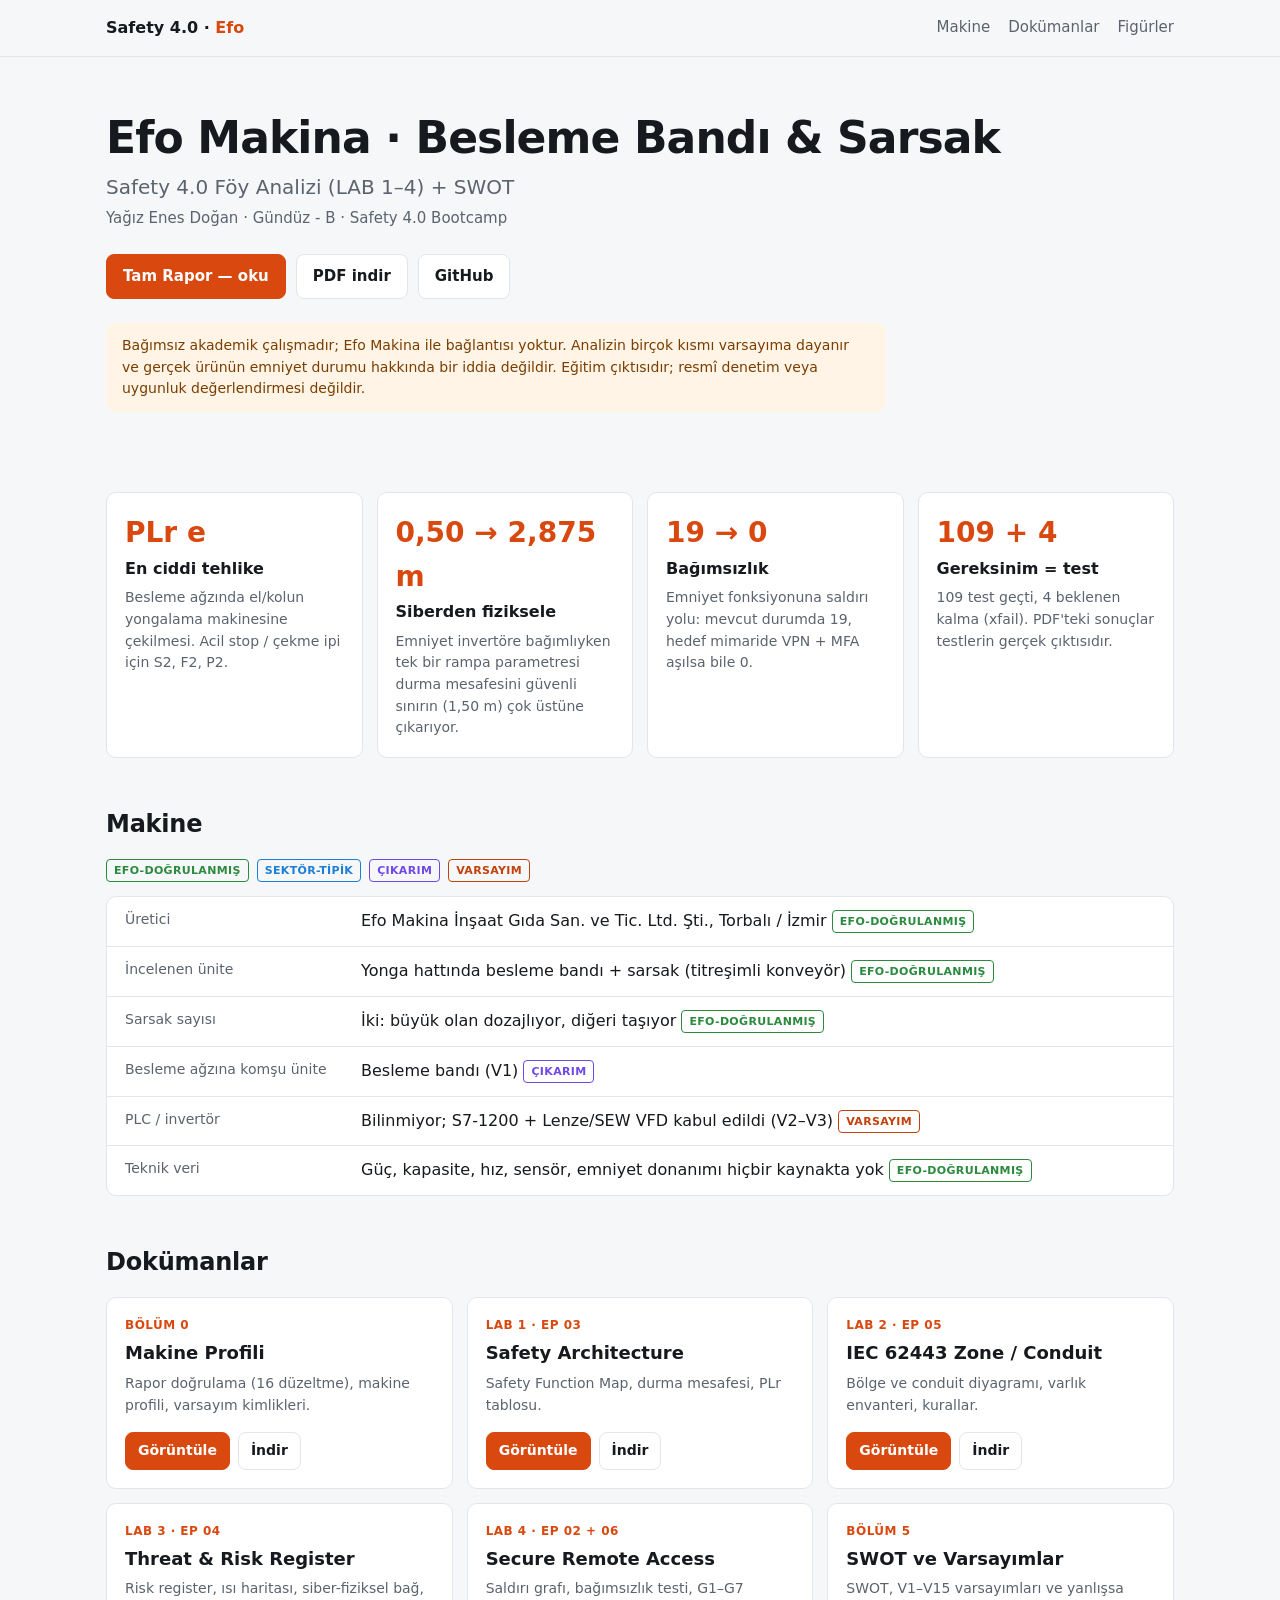
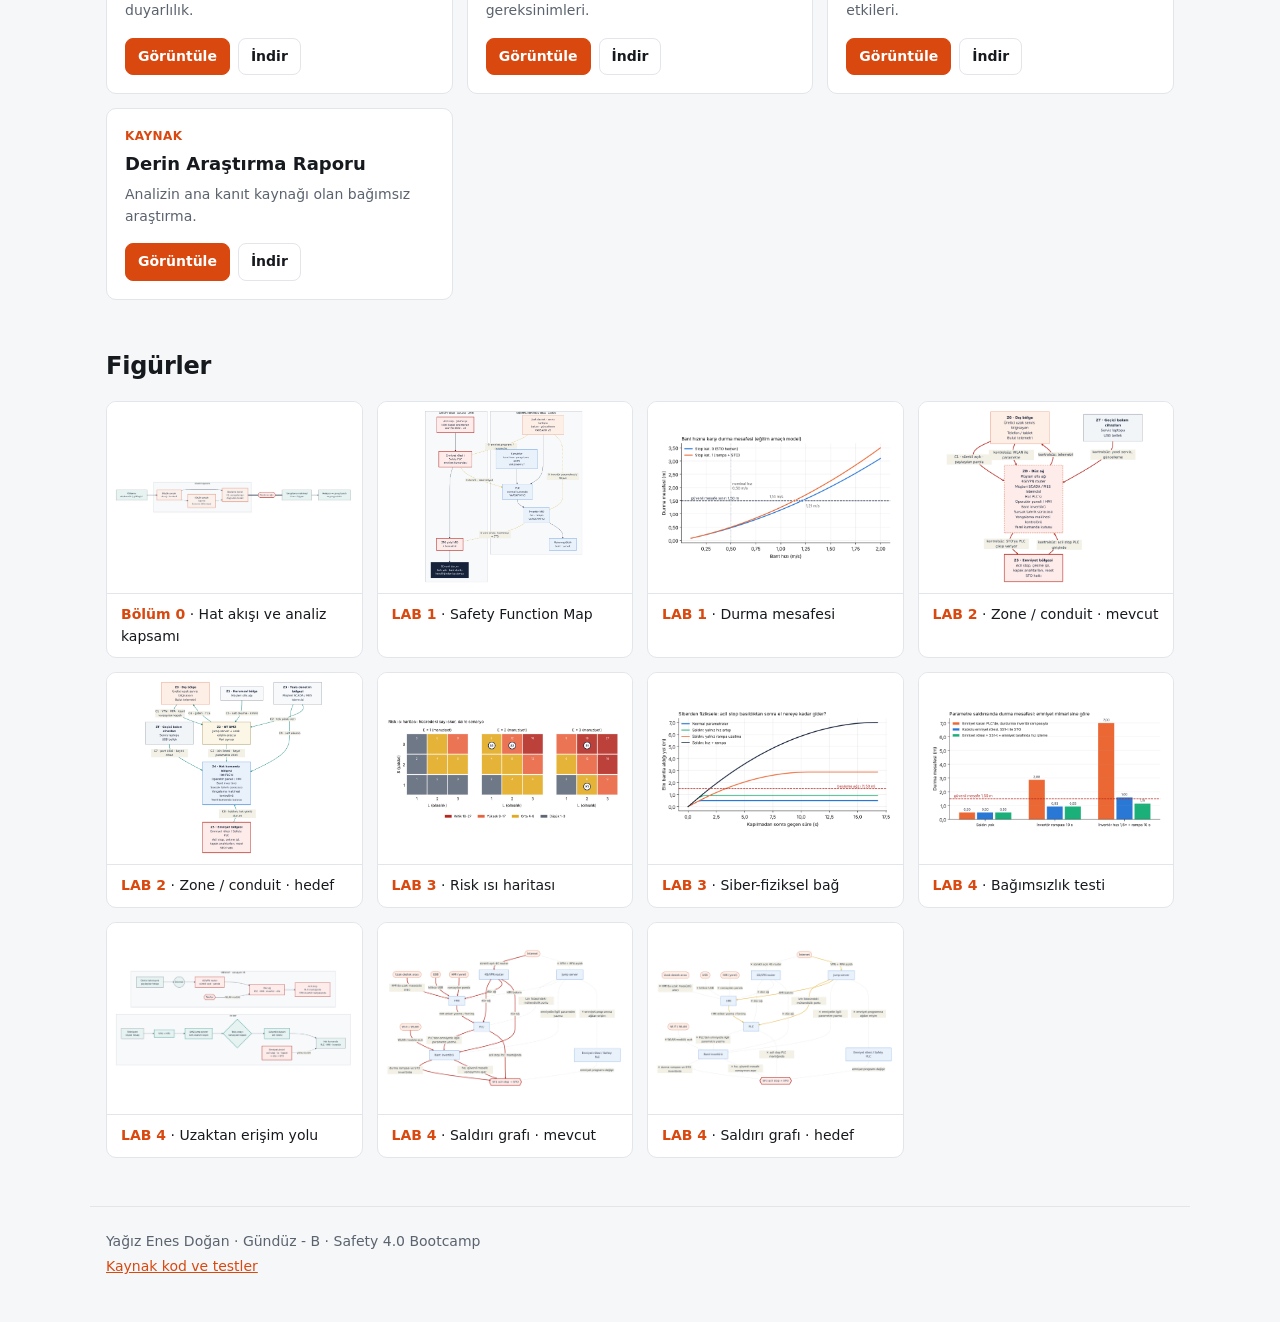
==== index.html @ 5ee2f296 "Statik web arayüzü ekle PDF'leri tarayıcıda görüntüleme/indirme, makine kartı, bulgular ve figür gal" ====
<!doctype html>
<html lang="tr">
<head>
  <meta charset="utf-8">
  <meta name="viewport" content="width=device-width, initial-scale=1">
  <title>Efo Safety 4.0</title>
  <meta name="description" content="Efo Makina besleme bandı ve sarsak için Safety 4.0 föy analizi (LAB 1–4) ve SWOT.">
  <link rel="stylesheet" href="web/style.css">
</head>
<body>
  <header class="top">
    <div class="wrap top-in">
      <a class="brand" href="#">Safety 4.0 · <span>Efo</span></a>
      <nav>
        <a href="#makine">Makine</a>
        <a href="#dokumanlar">Dokümanlar</a>
        <a href="#figurler">Figürler</a>
      </nav>
    </div>
  </header>

  <main class="wrap">
    <section class="hero">
      <h1 id="baslik"></h1>
      <p class="sub" id="altBaslik"></p>
      <p class="author" id="yazar"></p>
      <div class="hero-actions" id="heroActions"></div>
      <p class="warn" id="uyari"></p>
    </section>

    <section class="stats" id="bulgular"></section>

    <section id="makine">
      <h2>Makine</h2>
      <div class="legend">
        <span class="tag t-efo">EFO-DOĞRULANMIŞ</span>
        <span class="tag t-sektor">SEKTÖR-TİPİK</span>
        <span class="tag t-cikarim">ÇIKARIM</span>
        <span class="tag t-varsayim">VARSAYIM</span>
      </div>
      <dl class="spec" id="makineListe"></dl>
    </section>

    <section id="dokumanlar">
      <h2>Dokümanlar</h2>
      <div class="docs" id="dokumanListe"></div>
    </section>

    <section id="figurler">
      <h2>Figürler</h2>
      <div class="figs" id="figurListe"></div>
    </section>
  </main>

  <footer class="wrap foot" id="foot"></footer>

  <dialog id="viewer">
    <div class="viewer-bar">
      <strong id="viewerTitle"></strong>
      <div>
        <a id="viewerOpen" target="_blank" rel="noopener">Yeni sekmede aç</a>
        <a id="viewerDownload" download>İndir</a>
        <button type="button" id="viewerClose" aria-label="Kapat">✕</button>
      </div>
    </div>
    <div class="viewer-body" id="viewerBody"></div>
  </dialog>

  <script src="web/data.js"></script>
  <script src="web/app.js"></script>
</body>
</html>
---- web/style.css ----
:root {
  --bg: #f6f7f9;
  --surface: #ffffff;
  --text: #16191d;
  --muted: #5b636e;
  --line: #e2e5ea;
  --accent: #d9480f;
  --accent-text: #ffffff;
  --warn-bg: #fff4e5;
  --warn-text: #7a3e00;
  --efo: #2b8a3e;
  --sektor: #1c7ed6;
  --cikarim: #7048e8;
  --varsayim: #c2410c;
  --radius: 10px;
}

@media (prefers-color-scheme: dark) {
  :root {
    --bg: #111317;
    --surface: #1a1d23;
    --text: #e8eaed;
    --muted: #9aa2ad;
    --line: #2b3038;
    --accent: #ff6b2c;
    --accent-text: #111317;
    --warn-bg: #2a1e10;
    --warn-text: #ffc078;
    --efo: #69db7c;
    --sektor: #74c0fc;
    --cikarim: #b197fc;
    --varsayim: #ffa94d;
  }
}

* { box-sizing: border-box; }

body {
  margin: 0;
  background: var(--bg);
  color: var(--text);
  font: 16px/1.55 system-ui, -apple-system, "Segoe UI", Roboto, sans-serif;
}

a { color: var(--accent); }

.wrap { max-width: 1100px; margin: 0 auto; padding: 0 16px; }

/* Üst bar */
.top {
  position: sticky; top: 0; z-index: 5;
  background: color-mix(in srgb, var(--bg) 88%, transparent);
  backdrop-filter: blur(8px);
  border-bottom: 1px solid var(--line);
}
.top-in { display: flex; align-items: center; justify-content: space-between; height: 56px; gap: 16px; }
.brand { font-weight: 700; color: var(--text); text-decoration: none; }
.brand span { color: var(--accent); }
nav { display: flex; gap: 18px; }
nav a { color: var(--muted); text-decoration: none; font-size: 15px; }
nav a:hover { color: var(--text); }

/* Hero */
.hero { padding: 56px 0 32px; }
.hero h1 { font-size: clamp(28px, 5vw, 44px); line-height: 1.15; margin: 0 0 8px; letter-spacing: -0.02em; }
.sub { font-size: 20px; color: var(--muted); margin: 0 0 4px; }
.author { color: var(--muted); margin: 0 0 24px; font-size: 15px; }
.hero-actions { display: flex; flex-wrap: wrap; gap: 10px; margin-bottom: 24px; }
.warn {
  background: var(--warn-bg); color: var(--warn-text);
  border-radius: var(--radius); padding: 12px 16px; font-size: 14px; margin: 0; max-width: 780px;
}

/* Butonlar */
.btn {
  display: inline-flex; align-items: center; gap: 6px;
  padding: 10px 16px; border-radius: 8px; font: inherit; font-size: 15px; font-weight: 600;
  border: 1px solid var(--line); background: var(--surface); color: var(--text);
  text-decoration: none; cursor: pointer;
}
.btn:hover { border-color: var(--muted); }
.btn.primary { background: var(--accent); color: var(--accent-text); border-color: var(--accent); }
.btn.primary:hover { filter: brightness(1.08); }
.btn.sm { padding: 7px 12px; font-size: 14px; }

/* Bölümler */
section { margin-bottom: 48px; scroll-margin-top: 72px; }
h2 { font-size: 24px; margin: 0 0 16px; letter-spacing: -0.01em; }

/* Bulgular */
.stats { display: grid; grid-template-columns: repeat(auto-fit, minmax(230px, 1fr)); gap: 14px; }
.stat { background: var(--surface); border: 1px solid var(--line); border-radius: var(--radius); padding: 18px; }
.stat-v { font-size: 28px; font-weight: 700; color: var(--accent); font-variant-numeric: tabular-nums; }
.stat-t { font-weight: 600; margin: 2px 0 6px; }
.stat p { margin: 0; color: var(--muted); font-size: 14px; }

/* Makine */
.legend { display: flex; flex-wrap: wrap; gap: 8px; margin-bottom: 14px; }
.tag {
  display: inline-block; font-size: 11px; font-weight: 700; letter-spacing: 0.03em;
  padding: 2px 7px; border-radius: 4px; border: 1px solid currentColor; vertical-align: middle; white-space: nowrap;
}
.t-efo { color: var(--efo); }
.t-sektor { color: var(--sektor); }
.t-cikarim { color: var(--cikarim); }
.t-varsayim { color: var(--varsayim); }

.spec { margin: 0; background: var(--surface); border: 1px solid var(--line); border-radius: var(--radius); }
.spec-row { display: grid; grid-template-columns: 220px 1fr; gap: 16px; padding: 12px 18px; border-top: 1px solid var(--line); }
.spec-row:first-child { border-top: 0; }
.spec dt { color: var(--muted); font-size: 14px; }
.spec dd { margin: 0; }

/* Dokümanlar */
.docs { display: grid; grid-template-columns: repeat(auto-fill, minmax(300px, 1fr)); gap: 14px; }
.doc {
  background: var(--surface); border: 1px solid var(--line); border-radius: var(--radius);
  padding: 18px; display: flex; flex-direction: column;
}
.badge { font-size: 12px; font-weight: 700; color: var(--accent); text-transform: uppercase; letter-spacing: 0.04em; }
.doc h3 { margin: 4px 0 6px; font-size: 18px; }
.doc p { margin: 0 0 16px; color: var(--muted); font-size: 14px; flex: 1; }
.doc-actions { display: flex; gap: 8px; }

/* Figürler */
.figs { display: grid; grid-template-columns: repeat(auto-fill, minmax(240px, 1fr)); gap: 14px; }
.fig {
  all: unset; cursor: pointer; display: flex; flex-direction: column;
  background: var(--surface); border: 1px solid var(--line); border-radius: var(--radius); overflow: hidden;
}
.fig:hover, .fig:focus-visible { border-color: var(--accent); }
.fig img { width: 100%; aspect-ratio: 4 / 3; object-fit: contain; background: #fff; padding: 8px; }
.fig span { padding: 10px 14px; font-size: 14px; border-top: 1px solid var(--line); }
.fig b { color: var(--accent); }

/* Görüntüleyici */
dialog {
  width: min(1100px, 96vw); height: 92vh; padding: 0; border: 1px solid var(--line); border-radius: var(--radius);
  background: var(--surface); color: var(--text);
}
dialog[open] { display: flex; flex-direction: column; }
dialog::backdrop { background: rgb(0 0 0 / 0.6); }
.viewer-bar {
  display: flex; align-items: center; justify-content: space-between; gap: 12px;
  padding: 10px 14px; border-bottom: 1px solid var(--line);
}
.viewer-bar div { display: flex; align-items: center; gap: 14px; font-size: 14px; }
.viewer-bar button { all: unset; cursor: pointer; font-size: 18px; padding: 0 4px; color: var(--muted); }
.viewer-bar button:hover { color: var(--text); }
.viewer-body { flex: 1; min-height: 0; display: flex; align-items: center; justify-content: center; background: var(--bg); }
.viewer-body iframe { width: 100%; height: 100%; border: 0; }
.viewer-body img { max-width: 100%; max-height: 100%; object-fit: contain; background: #fff; }

.foot { border-top: 1px solid var(--line); padding-top: 20px; padding-bottom: 40px; color: var(--muted); font-size: 14px; }
.foot p { margin: 4px 0; }

@media (max-width: 700px) {
  nav { gap: 12px; }
  nav a { font-size: 14px; }
  .spec-row { grid-template-columns: 1fr; gap: 2px; }
  .docs { grid-template-columns: 1fr; }
}
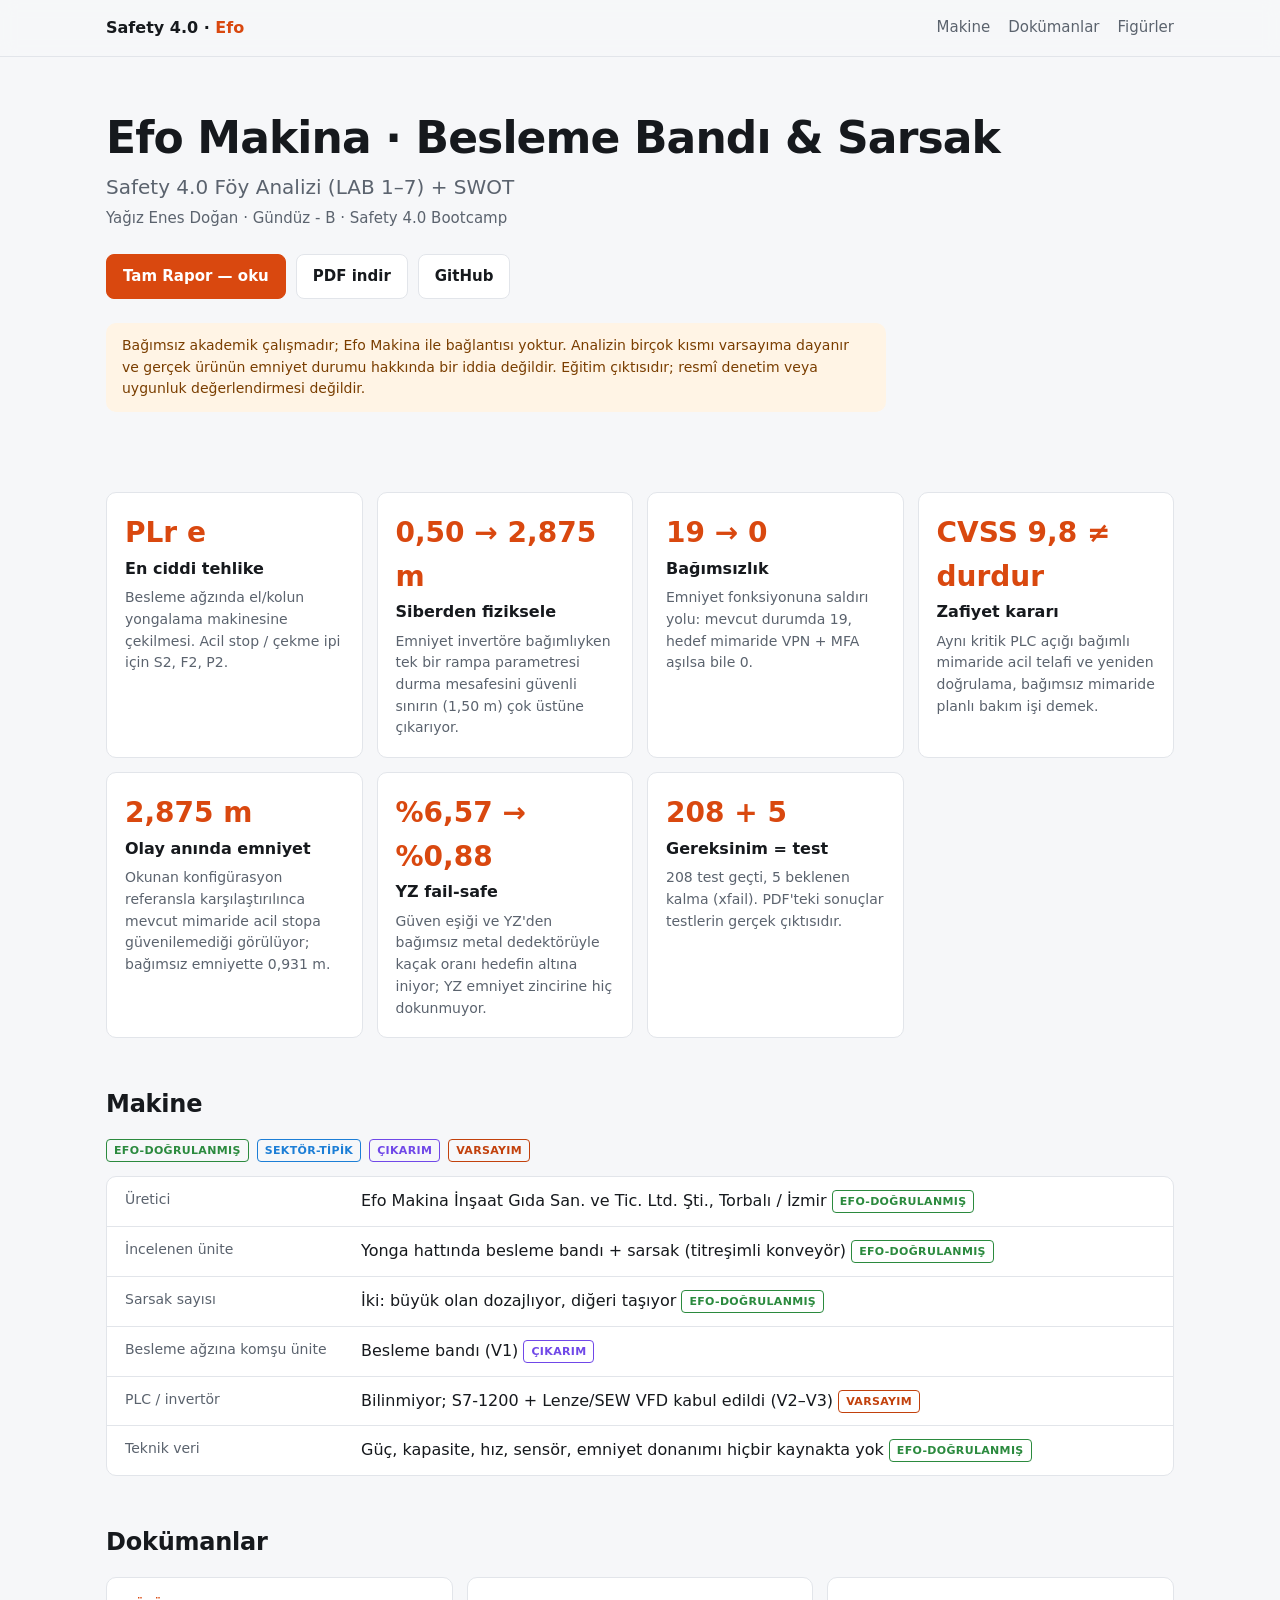
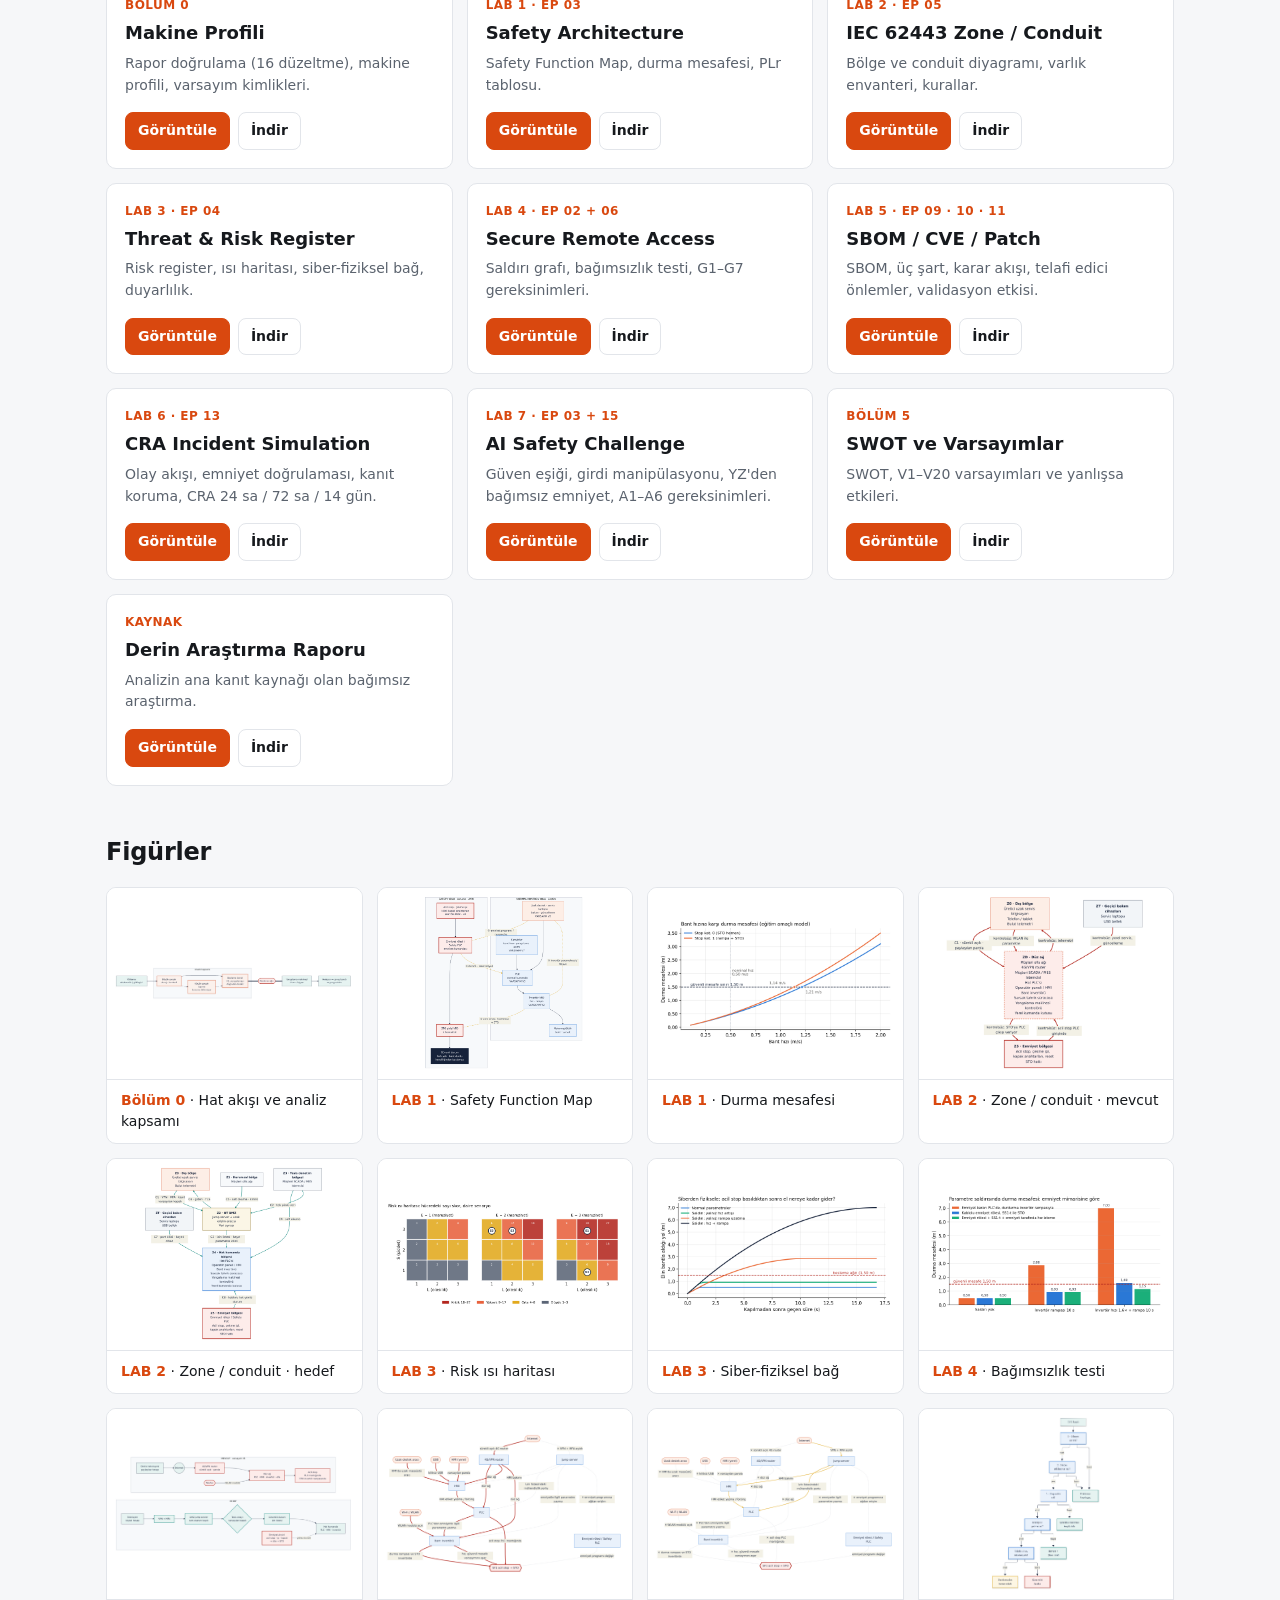
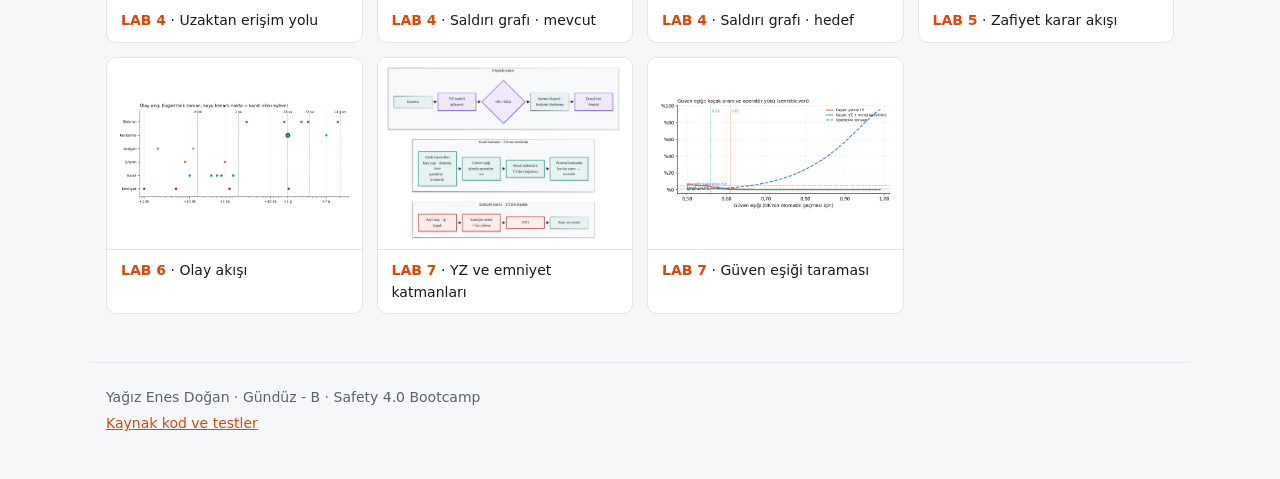
==== commit 36aeb59d: "LAB 5–7 föylerini ekle - LAB 5 SBOM / CVE / Patch: SBOM, üç şart (ulaşılabilirlik LAB 4 grafından), " ====
--- a/index.html
+++ b/index.html
@@ -4,7 +4,7 @@
   <meta charset="utf-8">
   <meta name="viewport" content="width=device-width, initial-scale=1">
   <title>Efo Safety 4.0</title>
-  <meta name="description" content="Efo Makina besleme bandı ve sarsak için Safety 4.0 föy analizi (LAB 1–4) ve SWOT.">
+  <meta name="description" content="Efo Makina besleme bandı ve sarsak için Safety 4.0 föy analizi (LAB 1–7) ve SWOT.">
   <link rel="stylesheet" href="web/style.css">
 </head>
 <body>
--- a/web/style.css
+++ b/web/style.css
@@ -151,6 +151,21 @@
 .viewer-body iframe { width: 100%; height: 100%; border: 0; }
 .viewer-body img { max-width: 100%; max-height: 100%; object-fit: contain; background: #fff; }
 
+/* PDF sayfası */
+.viewer-page { height: 100vh; display: flex; flex-direction: column; }
+.viewer-head {
+  width: 100%; display: flex; align-items: flex-end; justify-content: space-between;
+  flex-wrap: wrap; gap: 12px; padding-top: 16px; padding-bottom: 14px;
+}
+.viewer-head h1 { margin: 2px 0 0; font-size: 22px; }
+.viewer-frame { flex: 1; min-height: 0; border-top: 1px solid var(--line); }
+.viewer-frame iframe { width: 100%; height: 100%; border: 0; display: block; }
+.viewer-fallback { padding-top: 24px; color: var(--muted); }
+#docSelect {
+  font: inherit; font-size: 14px; max-width: 46vw; padding: 6px 8px; border-radius: 8px;
+  border: 1px solid var(--line); background: var(--surface); color: var(--text);
+}
+
 .foot { border-top: 1px solid var(--line); padding-top: 20px; padding-bottom: 40px; color: var(--muted); font-size: 14px; }
 .foot p { margin: 4px 0; }
 
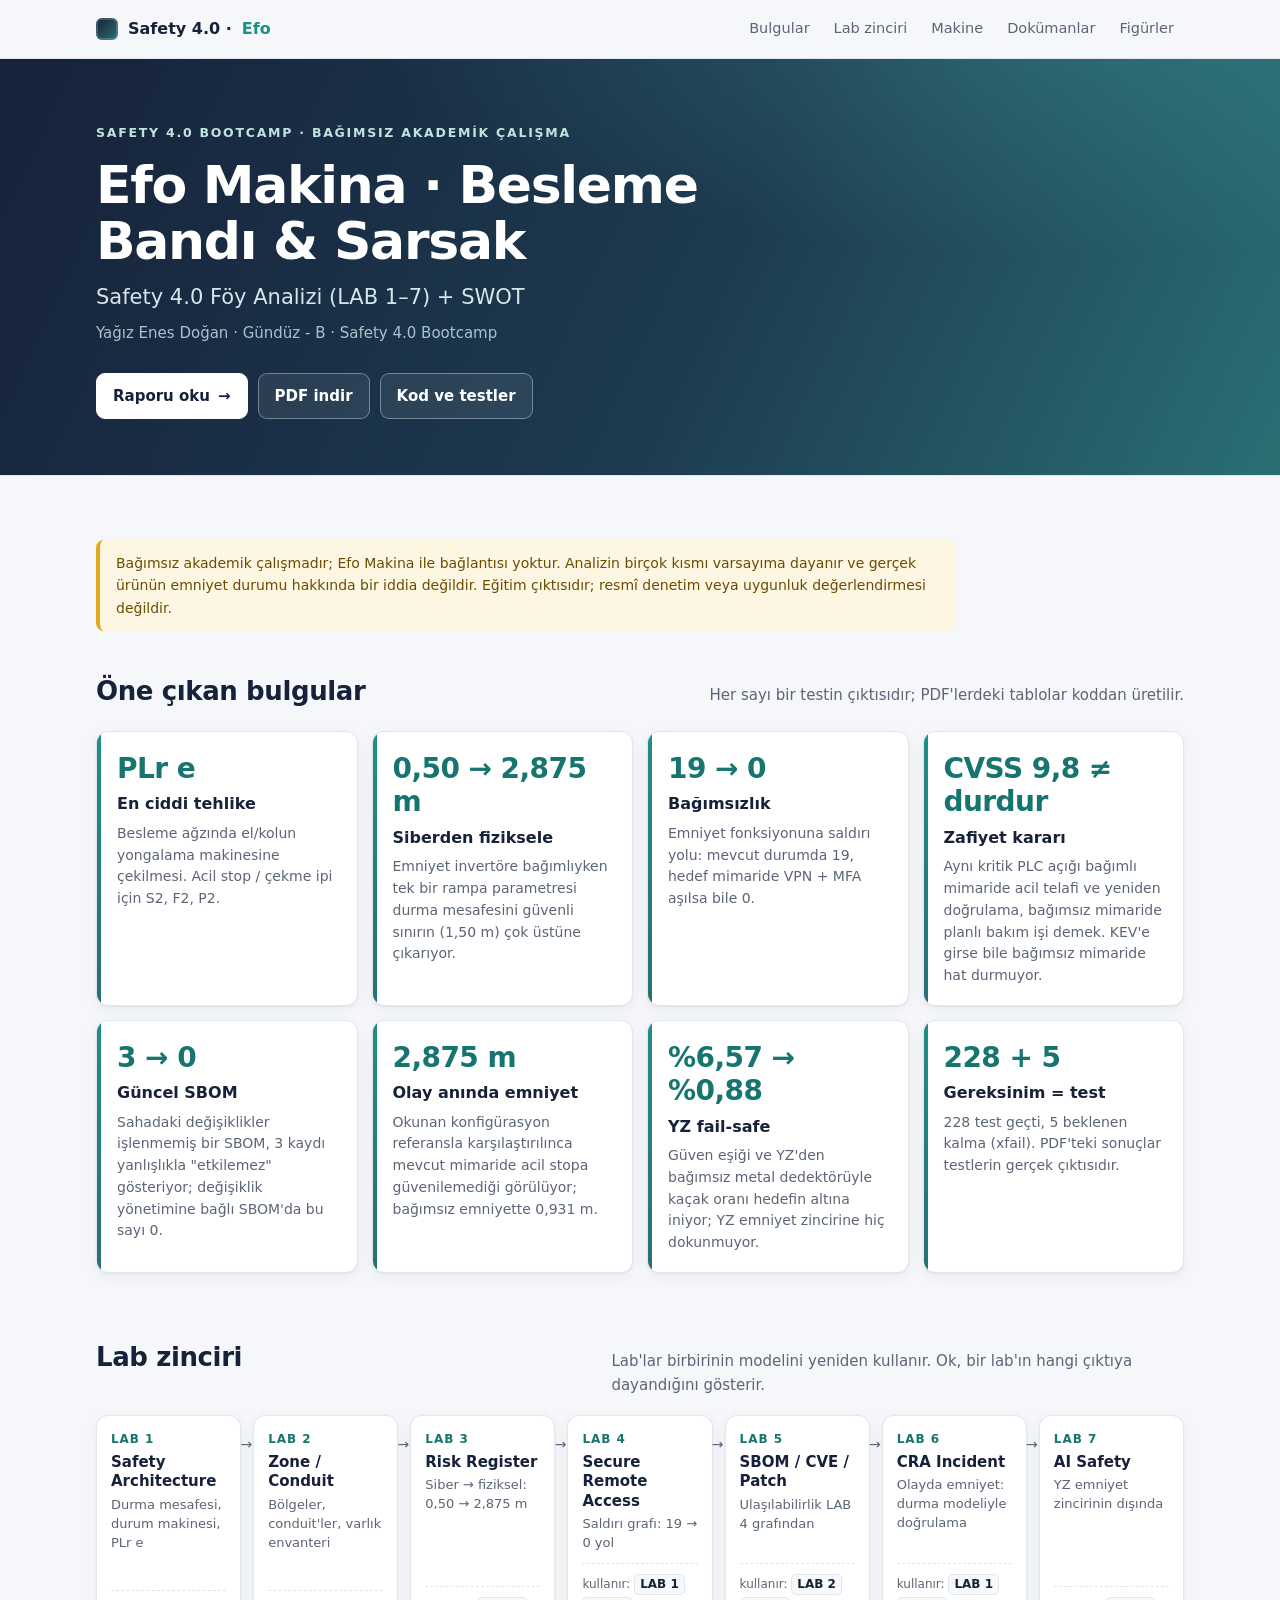
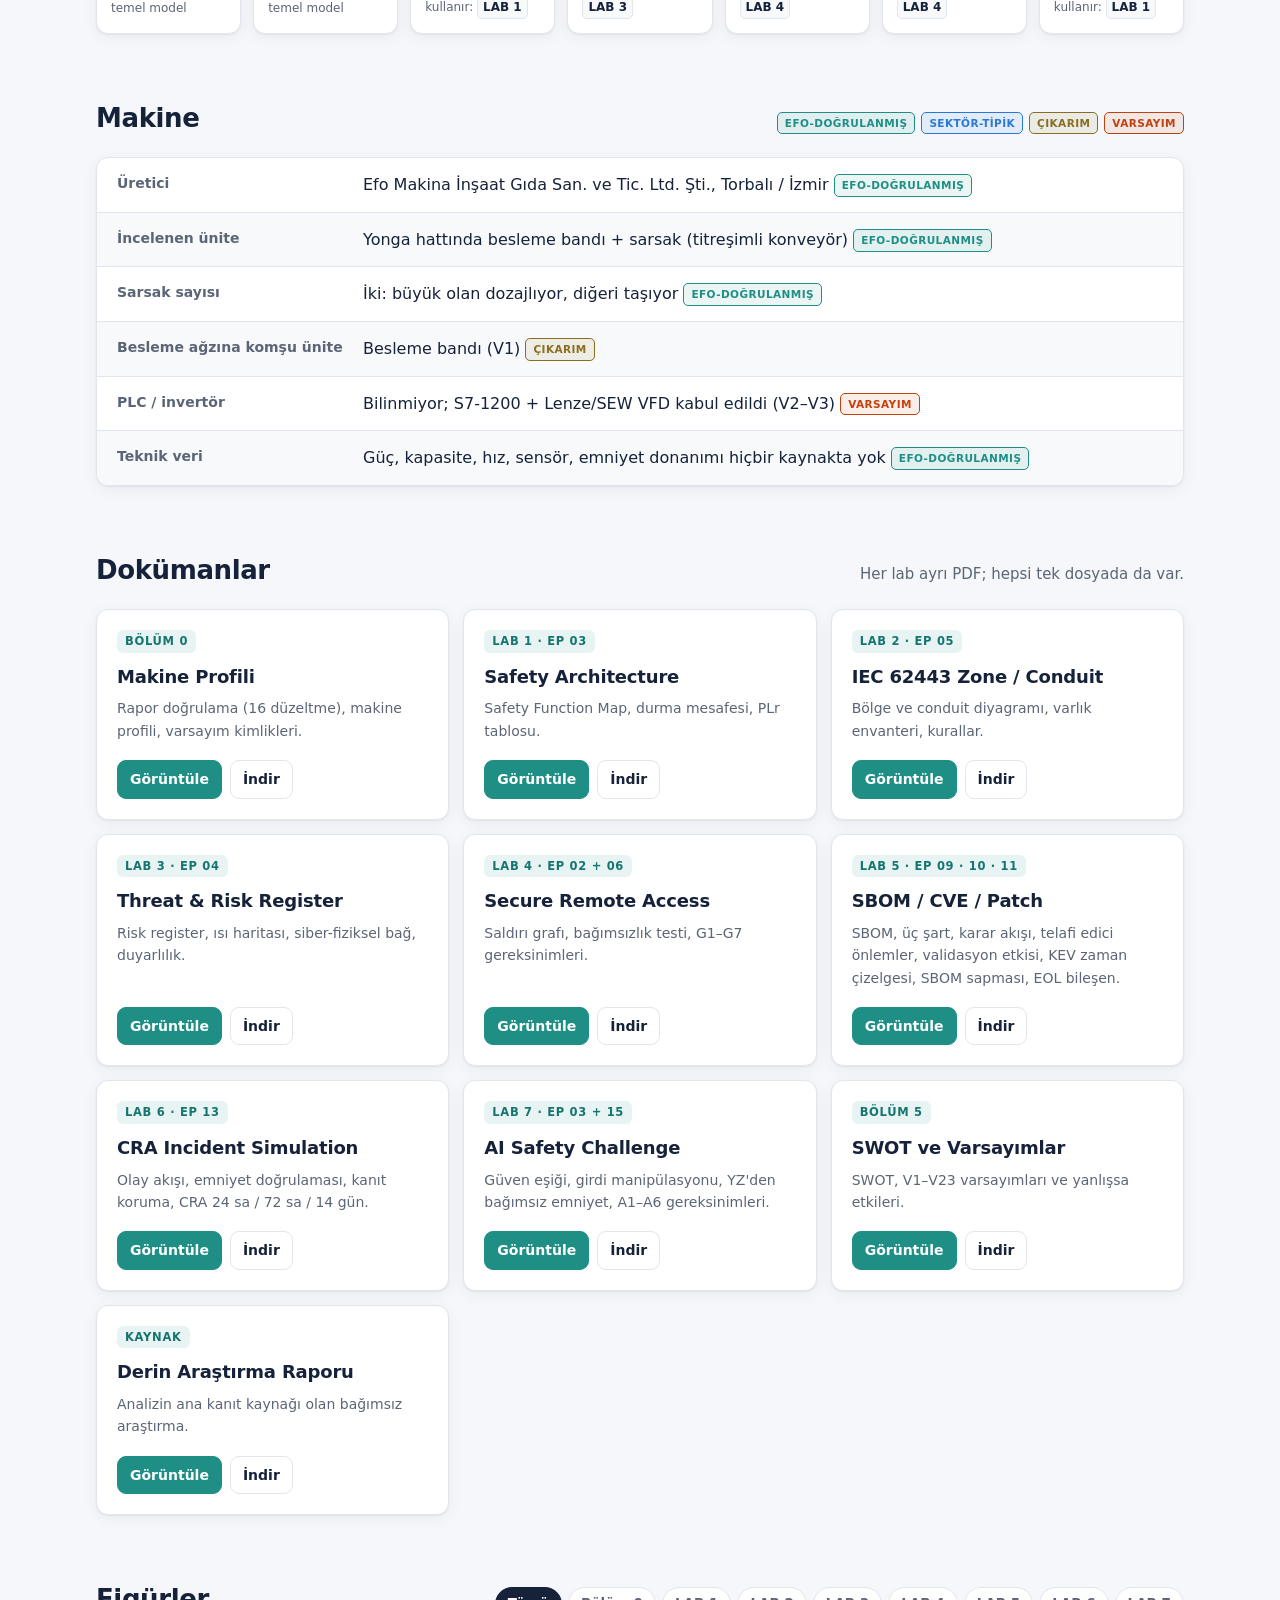
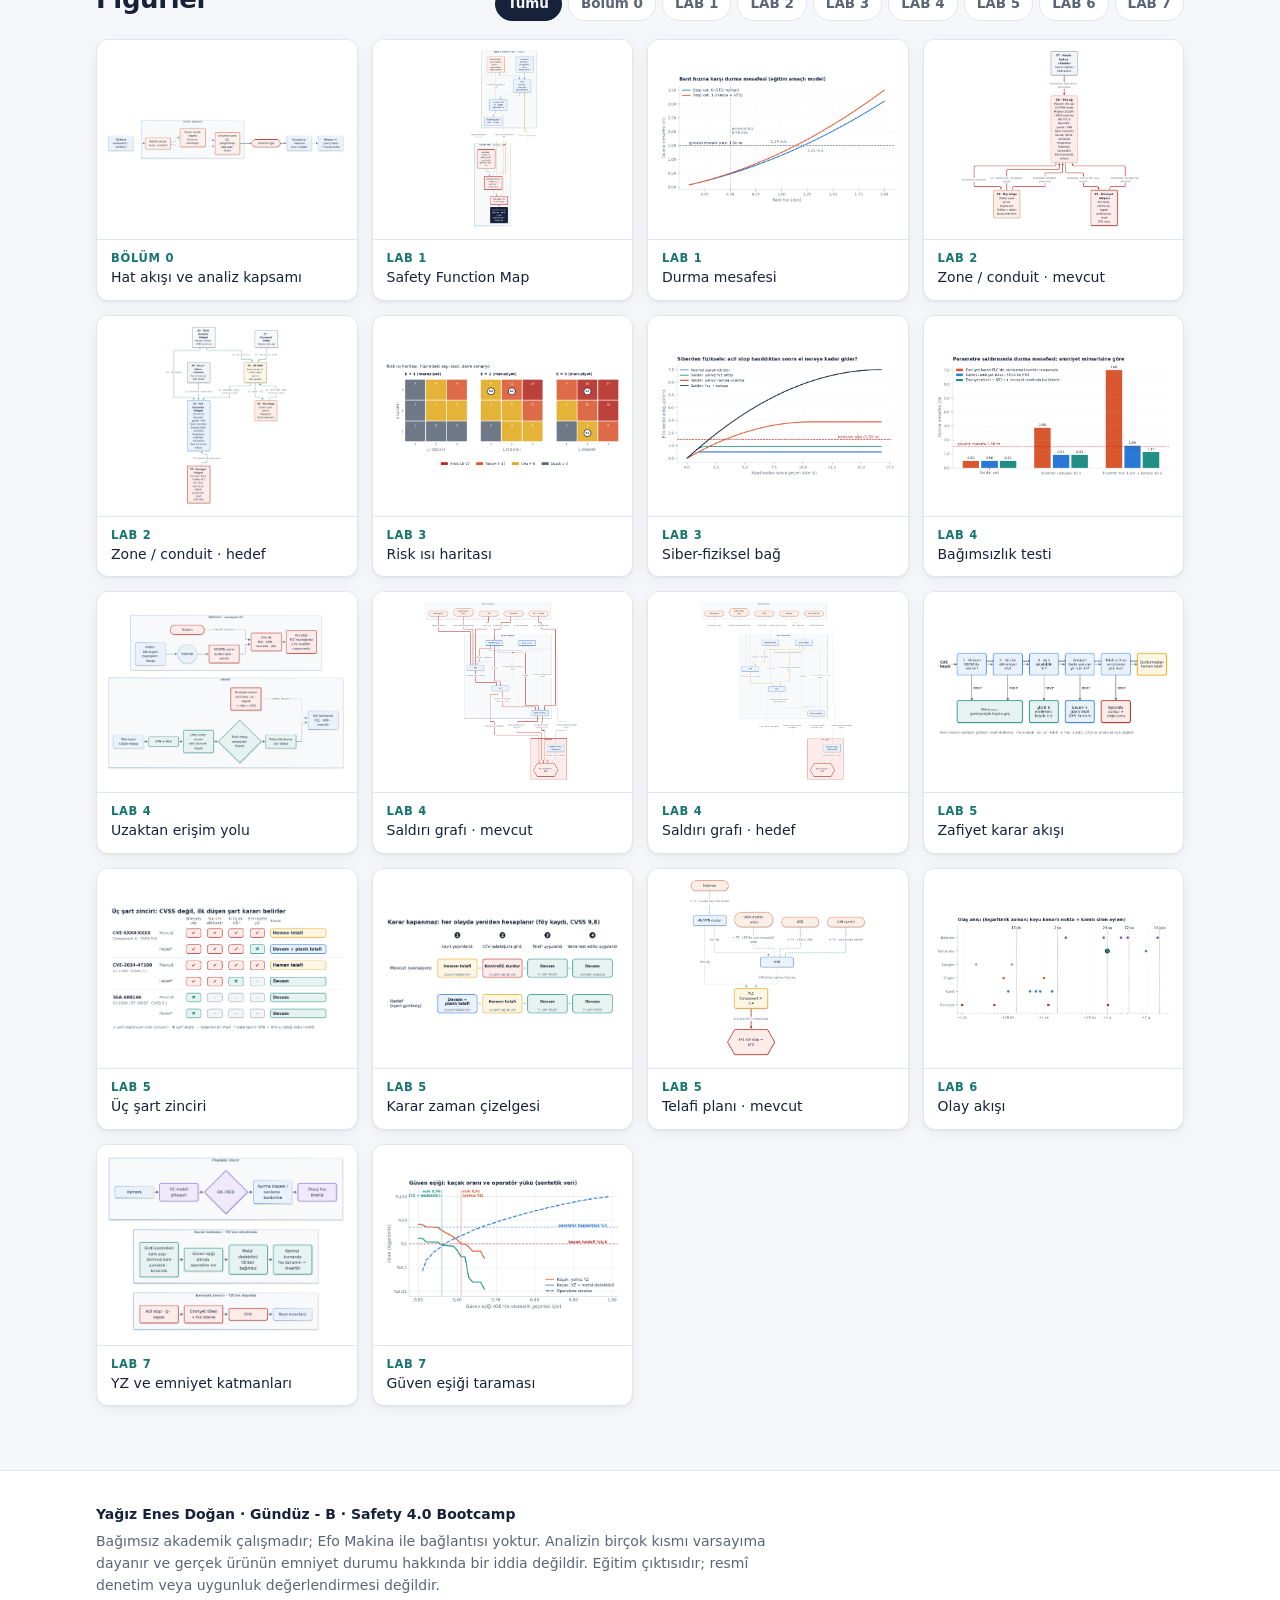
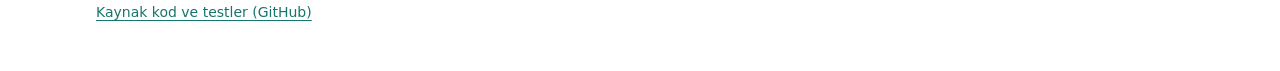
==== commit b301fd17: "Web arayüzü: yeniden tasarım - Koyu lacivert → teal hero (PDF başlık bandıyla aynı palet), açık/koyu" ====
--- a/index.html
+++ b/index.html
@@ -10,8 +10,10 @@
 <body>
   <header class="top">
     <div class="wrap top-in">
-      <a class="brand" href="#">Safety 4.0 · <span>Efo</span></a>
-      <nav>
+      <a class="brand" href="#"><span class="brand-mark" aria-hidden="true"></span>Safety 4.0 · <span>Efo</span></a>
+      <nav aria-label="Bölümler">
+        <a href="#bulgular">Bulgular</a>
+        <a href="#zincir">Lab zinciri</a>
         <a href="#makine">Makine</a>
         <a href="#dokumanlar">Dokümanlar</a>
         <a href="#figurler">Figürler</a>
@@ -19,45 +21,75 @@
     </div>
   </header>
 
-  <main class="wrap">
-    <section class="hero">
+  <section class="hero">
+    <div class="wrap hero-in">
+      <p class="kicker">Safety 4.0 Bootcamp · bağımsız akademik çalışma</p>
       <h1 id="baslik"></h1>
       <p class="sub" id="altBaslik"></p>
       <p class="author" id="yazar"></p>
       <div class="hero-actions" id="heroActions"></div>
-      <p class="warn" id="uyari"></p>
+    </div>
+  </section>
+
+  <main class="wrap">
+    <p class="warn" id="uyari"></p>
+
+    <section id="bulgular">
+      <div class="sec-head">
+        <h2>Öne çıkan bulgular</h2>
+        <p>Her sayı bir testin çıktısıdır; PDF'lerdeki tablolar koddan üretilir.</p>
+      </div>
+      <div class="stats" id="bulguListe"></div>
     </section>
 
-    <section class="stats" id="bulgular"></section>
+    <section id="zincir">
+      <div class="sec-head">
+        <h2>Lab zinciri</h2>
+        <p>Lab'lar birbirinin modelini yeniden kullanır. Ok, bir lab'ın hangi çıktıya dayandığını gösterir.</p>
+      </div>
+      <ol class="chain" id="zincirListe"></ol>
+    </section>
 
     <section id="makine">
-      <h2>Makine</h2>
-      <div class="legend">
-        <span class="tag t-efo">EFO-DOĞRULANMIŞ</span>
-        <span class="tag t-sektor">SEKTÖR-TİPİK</span>
-        <span class="tag t-cikarim">ÇIKARIM</span>
-        <span class="tag t-varsayim">VARSAYIM</span>
+      <div class="sec-head">
+        <h2>Makine</h2>
+        <div class="legend">
+          <span class="tag t-efo">EFO-DOĞRULANMIŞ</span>
+          <span class="tag t-sektor">SEKTÖR-TİPİK</span>
+          <span class="tag t-cikarim">ÇIKARIM</span>
+          <span class="tag t-varsayim">VARSAYIM</span>
+        </div>
       </div>
       <dl class="spec" id="makineListe"></dl>
     </section>
 
     <section id="dokumanlar">
-      <h2>Dokümanlar</h2>
+      <div class="sec-head">
+        <h2>Dokümanlar</h2>
+        <p>Her lab ayrı PDF; hepsi tek dosyada da var.</p>
+      </div>
       <div class="docs" id="dokumanListe"></div>
     </section>
 
     <section id="figurler">
-      <h2>Figürler</h2>
+      <div class="sec-head">
+        <h2>Figürler</h2>
+        <div class="filters" id="figurFiltre" role="toolbar" aria-label="Lab'a göre süz"></div>
+      </div>
       <div class="figs" id="figurListe"></div>
     </section>
   </main>
 
-  <footer class="wrap foot" id="foot"></footer>
+  <footer class="foot">
+    <div class="wrap" id="foot"></div>
+  </footer>
 
-  <dialog id="viewer">
+  <dialog id="viewer" aria-labelledby="viewerTitle">
     <div class="viewer-bar">
       <strong id="viewerTitle"></strong>
       <div>
+        <button type="button" id="viewerPrev" aria-label="Önceki figür">←</button>
+        <button type="button" id="viewerNext" aria-label="Sonraki figür">→</button>
         <a id="viewerOpen" target="_blank" rel="noopener">Yeni sekmede aç</a>
         <a id="viewerDownload" download>İndir</a>
         <button type="button" id="viewerClose" aria-label="Kapat">✕</button>
--- a/web/style.css
+++ b/web/style.css
@@ -1,177 +1,295 @@
+/* Renkler efo_sim/stil.py ve PDF stiliyle aynı paletten gelir. */
 :root {
-  --bg: #f6f7f9;
+  --bg: #f5f7fa;
   --surface: #ffffff;
-  --text: #16191d;
-  --muted: #5b636e;
-  --line: #e2e5ea;
-  --accent: #d9480f;
+  --surface-2: #f7f9fb;
+  --text: #16223a;
+  --muted: #5b6576;
+  --line: #e1e6ed;
+  --accent: #1f8f86;
+  --accent-strong: #16756e;
   --accent-text: #ffffff;
-  --warn-bg: #fff4e5;
-  --warn-text: #7a3e00;
-  --efo: #2b8a3e;
-  --sektor: #1c7ed6;
-  --cikarim: #7048e8;
+  --kritik: #b3261e;
+  --warn-bg: #fdf6e3;
+  --warn-line: #e2a91c;
+  --warn-text: #6b4d00;
+  --hero-1: #16223a;
+  --hero-2: #1d3a4f;
+  --hero-3: #2a6f73;
+  --efo: #1f8f86;
+  --sektor: #2a78d6;
+  --cikarim: #8a6d1f;
   --varsayim: #c2410c;
-  --radius: 10px;
+  --radius: 12px;
+  --shadow: 0 1px 2px rgb(22 34 58 / 0.06), 0 4px 16px rgb(22 34 58 / 0.05);
+  color-scheme: light;
 }
 
 @media (prefers-color-scheme: dark) {
-  :root {
-    --bg: #111317;
-    --surface: #1a1d23;
-    --text: #e8eaed;
-    --muted: #9aa2ad;
-    --line: #2b3038;
-    --accent: #ff6b2c;
-    --accent-text: #111317;
-    --warn-bg: #2a1e10;
-    --warn-text: #ffc078;
-    --efo: #69db7c;
-    --sektor: #74c0fc;
-    --cikarim: #b197fc;
-    --varsayim: #ffa94d;
+  :root:not([data-theme="light"]) {
+    --bg: #0f141c;
+    --surface: #161d28;
+    --surface-2: #1b2331;
+    --text: #e8ecf2;
+    --muted: #9aa5b5;
+    --line: #283244;
+    --accent: #4fc2b8;
+    --accent-strong: #6fd3ca;
+    --accent-text: #0f141c;
+    --kritik: #ff8a80;
+    --warn-bg: #2a2412;
+    --warn-line: #b8891a;
+    --warn-text: #f3d48a;
+    --hero-1: #0d1522;
+    --hero-2: #14293a;
+    --hero-3: #1d5357;
+    --efo: #5fd0c5;
+    --sektor: #7ab4ff;
+    --cikarim: #e0c271;
+    --varsayim: #ffa36b;
+    --shadow: 0 1px 2px rgb(0 0 0 / 0.3);
+    color-scheme: dark;
   }
 }
 
 * { box-sizing: border-box; }
+html { scroll-behavior: smooth; }
+@media (prefers-reduced-motion: reduce) { html { scroll-behavior: auto; } * { animation: none !important; transition: none !important; } }
 
 body {
   margin: 0;
   background: var(--bg);
   color: var(--text);
-  font: 16px/1.55 system-ui, -apple-system, "Segoe UI", Roboto, sans-serif;
-}
-
-a { color: var(--accent); }
-
-.wrap { max-width: 1100px; margin: 0 auto; padding: 0 16px; }
-
-/* Üst bar */
+  font: 16px/1.6 system-ui, -apple-system, "Segoe UI", Roboto, "DejaVu Sans", sans-serif;
+  -webkit-font-smoothing: antialiased;
+}
+
+a { color: var(--accent-strong); text-underline-offset: 3px; }
+:focus-visible { outline: 2px solid var(--accent); outline-offset: 2px; border-radius: 6px; }
+
+.wrap { max-width: 1120px; margin: 0 auto; padding: 0 16px; }
+
+/* ---------- Üst bar ---------- */
 .top {
-  position: sticky; top: 0; z-index: 5;
-  background: color-mix(in srgb, var(--bg) 88%, transparent);
-  backdrop-filter: blur(8px);
+  position: sticky; top: 0; z-index: 10;
+  background: color-mix(in srgb, var(--bg) 85%, transparent);
+  backdrop-filter: saturate(1.4) blur(10px);
   border-bottom: 1px solid var(--line);
 }
-.top-in { display: flex; align-items: center; justify-content: space-between; height: 56px; gap: 16px; }
-.brand { font-weight: 700; color: var(--text); text-decoration: none; }
-.brand span { color: var(--accent); }
-nav { display: flex; gap: 18px; }
-nav a { color: var(--muted); text-decoration: none; font-size: 15px; }
-nav a:hover { color: var(--text); }
-
-/* Hero */
-.hero { padding: 56px 0 32px; }
-.hero h1 { font-size: clamp(28px, 5vw, 44px); line-height: 1.15; margin: 0 0 8px; letter-spacing: -0.02em; }
-.sub { font-size: 20px; color: var(--muted); margin: 0 0 4px; }
-.author { color: var(--muted); margin: 0 0 24px; font-size: 15px; }
-.hero-actions { display: flex; flex-wrap: wrap; gap: 10px; margin-bottom: 24px; }
+.top-in { display: flex; align-items: center; justify-content: space-between; height: 58px; gap: 16px; }
+.brand { display: inline-flex; align-items: center; gap: 10px; font-weight: 700; color: var(--text); text-decoration: none; white-space: nowrap; }
+.brand span:not(.brand-mark) { color: var(--accent); }
+.brand-mark {
+  width: 22px; height: 22px; border-radius: 6px;
+  background: linear-gradient(135deg, var(--hero-1), var(--hero-3));
+  box-shadow: inset 0 0 0 2px rgb(255 255 255 / 0.18);
+}
+nav { display: flex; gap: 4px; overflow-x: auto; scrollbar-width: none; }
+nav a {
+  color: var(--muted); text-decoration: none; font-size: 14.5px; font-weight: 500;
+  padding: 6px 10px; border-radius: 8px; white-space: nowrap;
+}
+nav a:hover { color: var(--text); background: var(--surface-2); }
+
+/* ---------- Hero ---------- */
+.hero {
+  background:
+    radial-gradient(1200px 400px at 85% -10%, rgb(79 194 184 / 0.25), transparent 60%),
+    linear-gradient(115deg, var(--hero-1) 0%, var(--hero-2) 55%, var(--hero-3) 100%);
+  color: #fff;
+  border-bottom: 1px solid var(--line);
+}
+.hero-in { padding-top: 64px; padding-bottom: 56px; }
+.kicker {
+  margin: 0 0 14px; font-size: 12.5px; font-weight: 700; letter-spacing: 0.14em; text-transform: uppercase;
+  color: #bfe3df;
+}
+.hero h1 { font-size: clamp(30px, 5.2vw, 52px); line-height: 1.08; margin: 0 0 12px; letter-spacing: -0.025em; max-width: 18ch; }
+.sub { font-size: clamp(17px, 2.2vw, 21px); color: #d6e6ea; margin: 0 0 6px; }
+.author { color: #a9c3cb; margin: 0 0 28px; font-size: 15px; }
+.hero-actions { display: flex; flex-wrap: wrap; gap: 10px; }
+
+/* ---------- Butonlar ---------- */
+.btn {
+  display: inline-flex; align-items: center; gap: 8px;
+  padding: 10px 16px; border-radius: 9px; font: inherit; font-size: 15px; font-weight: 600;
+  border: 1px solid var(--line); background: var(--surface); color: var(--text);
+  text-decoration: none; cursor: pointer; transition: border-color .15s, background .15s, transform .15s;
+}
+.btn:hover { border-color: var(--muted); }
+.btn:active { transform: translateY(1px); }
+.btn.primary { background: var(--accent); color: var(--accent-text); border-color: var(--accent); }
+.btn.primary:hover { background: var(--accent-strong); border-color: var(--accent-strong); }
+.hero .btn.primary { background: #ffffff; color: var(--hero-1); border-color: #ffffff; }
+.hero .btn.primary:hover { background: #e6f3f1; }
+.btn.ghost { background: rgb(255 255 255 / 0.08); color: #fff; border-color: rgb(255 255 255 / 0.35); }
+.btn.ghost:hover { background: rgb(255 255 255 / 0.16); border-color: #fff; }
+.btn.sm { padding: 7px 12px; font-size: 14px; }
+
+/* ---------- Bölümler ---------- */
+main { padding-top: 28px; }
+section { margin-bottom: 64px; scroll-margin-top: 76px; }
+.sec-head { display: flex; flex-wrap: wrap; align-items: baseline; justify-content: space-between; gap: 8px 24px; margin-bottom: 18px; }
+.sec-head p { margin: 0; color: var(--muted); font-size: 15px; max-width: 60ch; }
+h2 { font-size: 26px; margin: 0; letter-spacing: -0.015em; }
+
 .warn {
   background: var(--warn-bg); color: var(--warn-text);
-  border-radius: var(--radius); padding: 12px 16px; font-size: 14px; margin: 0; max-width: 780px;
-}
-
-/* Butonlar */
-.btn {
-  display: inline-flex; align-items: center; gap: 6px;
-  padding: 10px 16px; border-radius: 8px; font: inherit; font-size: 15px; font-weight: 600;
-  border: 1px solid var(--line); background: var(--surface); color: var(--text);
-  text-decoration: none; cursor: pointer;
-}
-.btn:hover { border-color: var(--muted); }
-.btn.primary { background: var(--accent); color: var(--accent-text); border-color: var(--accent); }
-.btn.primary:hover { filter: brightness(1.08); }
-.btn.sm { padding: 7px 12px; font-size: 14px; }
-
-/* Bölümler */
-section { margin-bottom: 48px; scroll-margin-top: 72px; }
-h2 { font-size: 24px; margin: 0 0 16px; letter-spacing: -0.01em; }
-
-/* Bulgular */
-.stats { display: grid; grid-template-columns: repeat(auto-fit, minmax(230px, 1fr)); gap: 14px; }
-.stat { background: var(--surface); border: 1px solid var(--line); border-radius: var(--radius); padding: 18px; }
-.stat-v { font-size: 28px; font-weight: 700; color: var(--accent); font-variant-numeric: tabular-nums; }
-.stat-t { font-weight: 600; margin: 2px 0 6px; }
-.stat p { margin: 0; color: var(--muted); font-size: 14px; }
-
-/* Makine */
-.legend { display: flex; flex-wrap: wrap; gap: 8px; margin-bottom: 14px; }
+  border-left: 4px solid var(--warn-line); border-radius: 8px;
+  padding: 12px 16px; font-size: 14px; margin: 0 0 40px; max-width: 860px;
+}
+
+/* ---------- Bulgular ---------- */
+.stats { display: grid; grid-template-columns: repeat(auto-fit, minmax(240px, 1fr)); gap: 14px; }
+.stat {
+  position: relative; overflow: hidden;
+  background: var(--surface); border: 1px solid var(--line); border-radius: var(--radius);
+  padding: 20px 20px 18px; box-shadow: var(--shadow);
+}
+.stat::before {
+  content: ""; position: absolute; inset: 0 auto 0 0; width: 4px;
+  background: linear-gradient(var(--accent), var(--hero-3));
+}
+.stat-v { font-size: 28px; font-weight: 750; color: var(--accent-strong); font-variant-numeric: tabular-nums; letter-spacing: -0.02em; line-height: 1.2; }
+.stat-t { font-weight: 650; margin: 6px 0 6px; }
+.stat p { margin: 0; color: var(--muted); font-size: 14px; line-height: 1.55; }
+
+/* ---------- Lab zinciri ---------- */
+.chain {
+  list-style: none; margin: 0; padding: 0;
+  display: grid; grid-template-columns: repeat(7, minmax(0, 1fr)); gap: 12px; counter-reset: lab;
+}
+.link { position: relative; }
+.link:not(:last-child)::after {
+  content: "→"; position: absolute; right: -11px; top: 22px; z-index: 1;
+  color: var(--muted); font-size: 14px; line-height: 1;
+}
+.link-card {
+  display: flex; flex-direction: column; gap: 4px; height: 100%;
+  background: var(--surface); border: 1px solid var(--line); border-radius: var(--radius);
+  padding: 14px; text-decoration: none; color: var(--text); box-shadow: var(--shadow);
+  transition: border-color .15s, transform .15s;
+}
+.link-card:hover { border-color: var(--accent); transform: translateY(-2px); }
+.link-no { font-size: 12px; font-weight: 800; letter-spacing: .08em; color: var(--accent-strong); }
+.link-card strong { font-size: 15px; line-height: 1.3; }
+.link-out { font-size: 13px; color: var(--muted); line-height: 1.45; flex: 1; }
+.link-uses { font-size: 12px; color: var(--muted); border-top: 1px dashed var(--line); padding-top: 8px; margin-top: 6px; }
+.link-uses b { display: inline-block; font-weight: 700; color: var(--text); background: var(--surface-2); border: 1px solid var(--line); border-radius: 5px; padding: 0 5px; margin: 2px 2px 0 0; }
+
+/* ---------- Makine ---------- */
+.legend { display: flex; flex-wrap: wrap; gap: 6px; }
 .tag {
-  display: inline-block; font-size: 11px; font-weight: 700; letter-spacing: 0.03em;
-  padding: 2px 7px; border-radius: 4px; border: 1px solid currentColor; vertical-align: middle; white-space: nowrap;
+  display: inline-block; font-size: 10.5px; font-weight: 700; letter-spacing: 0.04em;
+  padding: 2px 7px; border-radius: 5px; border: 1px solid currentColor; vertical-align: 1px; white-space: nowrap;
+  background: color-mix(in srgb, currentColor 9%, transparent);
 }
 .t-efo { color: var(--efo); }
 .t-sektor { color: var(--sektor); }
 .t-cikarim { color: var(--cikarim); }
 .t-varsayim { color: var(--varsayim); }
 
-.spec { margin: 0; background: var(--surface); border: 1px solid var(--line); border-radius: var(--radius); }
-.spec-row { display: grid; grid-template-columns: 220px 1fr; gap: 16px; padding: 12px 18px; border-top: 1px solid var(--line); }
+.spec { margin: 0; background: var(--surface); border: 1px solid var(--line); border-radius: var(--radius); box-shadow: var(--shadow); overflow: hidden; }
+.spec-row { display: grid; grid-template-columns: 230px 1fr; gap: 16px; padding: 14px 20px; border-top: 1px solid var(--line); }
 .spec-row:first-child { border-top: 0; }
-.spec dt { color: var(--muted); font-size: 14px; }
+.spec-row:nth-child(even) { background: var(--surface-2); }
+.spec dt { color: var(--muted); font-size: 14px; font-weight: 600; }
 .spec dd { margin: 0; }
 
-/* Dokümanlar */
+/* ---------- Dokümanlar ---------- */
 .docs { display: grid; grid-template-columns: repeat(auto-fill, minmax(300px, 1fr)); gap: 14px; }
 .doc {
   background: var(--surface); border: 1px solid var(--line); border-radius: var(--radius);
-  padding: 18px; display: flex; flex-direction: column;
-}
-.badge { font-size: 12px; font-weight: 700; color: var(--accent); text-transform: uppercase; letter-spacing: 0.04em; }
-.doc h3 { margin: 4px 0 6px; font-size: 18px; }
-.doc p { margin: 0 0 16px; color: var(--muted); font-size: 14px; flex: 1; }
+  padding: 20px; display: flex; flex-direction: column; box-shadow: var(--shadow);
+  transition: border-color .15s;
+}
+.doc:hover { border-color: color-mix(in srgb, var(--accent) 50%, var(--line)); }
+.badge {
+  align-self: flex-start; font-size: 11.5px; font-weight: 750; color: var(--accent-strong);
+  text-transform: uppercase; letter-spacing: 0.06em;
+  background: color-mix(in srgb, var(--accent) 10%, transparent); border-radius: 6px; padding: 2px 8px;
+}
+.doc h3 { margin: 10px 0 6px; font-size: 18px; letter-spacing: -0.01em; }
+.doc h3 a { color: inherit; text-decoration: none; }
+.doc h3 a:hover { color: var(--accent-strong); }
+.doc p { margin: 0 0 18px; color: var(--muted); font-size: 14px; flex: 1; }
 .doc-actions { display: flex; gap: 8px; }
 
-/* Figürler */
-.figs { display: grid; grid-template-columns: repeat(auto-fill, minmax(240px, 1fr)); gap: 14px; }
+/* ---------- Figürler ---------- */
+.filters { display: flex; flex-wrap: wrap; gap: 6px; }
+.chip {
+  font: inherit; font-size: 13.5px; font-weight: 600; cursor: pointer;
+  padding: 5px 12px; border-radius: 999px; border: 1px solid var(--line);
+  background: var(--surface); color: var(--muted);
+}
+.chip:hover { color: var(--text); border-color: var(--muted); }
+.chip[aria-pressed="true"] { background: var(--text); color: var(--bg); border-color: var(--text); }
+
+.figs { display: grid; grid-template-columns: repeat(auto-fill, minmax(250px, 1fr)); gap: 14px; }
 .fig {
-  all: unset; cursor: pointer; display: flex; flex-direction: column;
+  font: inherit; color: inherit; text-align: left; cursor: pointer; padding: 0;
+  display: flex; flex-direction: column;
   background: var(--surface); border: 1px solid var(--line); border-radius: var(--radius); overflow: hidden;
-}
-.fig:hover, .fig:focus-visible { border-color: var(--accent); }
-.fig img { width: 100%; aspect-ratio: 4 / 3; object-fit: contain; background: #fff; padding: 8px; }
-.fig span { padding: 10px 14px; font-size: 14px; border-top: 1px solid var(--line); }
-.fig b { color: var(--accent); }
-
-/* Görüntüleyici */
+  box-shadow: var(--shadow); transition: border-color .15s, transform .15s;
+}
+.fig:hover, .fig:focus-visible { border-color: var(--accent); transform: translateY(-2px); }
+.fig-img { display: block; background: #ffffff; padding: 10px; border-bottom: 1px solid var(--line); }
+.fig img { display: block; width: 100%; aspect-ratio: 4 / 3; object-fit: contain; }
+.fig-cap { padding: 10px 14px 12px; font-size: 14px; line-height: 1.4; }
+.fig-cap b { display: block; font-size: 11.5px; letter-spacing: .06em; text-transform: uppercase; color: var(--accent-strong); margin-bottom: 2px; }
+
+/* ---------- Figür görüntüleyici ---------- */
 dialog {
-  width: min(1100px, 96vw); height: 92vh; padding: 0; border: 1px solid var(--line); border-radius: var(--radius);
-  background: var(--surface); color: var(--text);
+  width: min(1180px, 96vw); height: 92vh; padding: 0; border: 1px solid var(--line); border-radius: var(--radius);
+  background: var(--surface); color: var(--text); box-shadow: 0 20px 60px rgb(0 0 0 / 0.35);
 }
 dialog[open] { display: flex; flex-direction: column; }
-dialog::backdrop { background: rgb(0 0 0 / 0.6); }
+dialog::backdrop { background: rgb(10 16 26 / 0.7); backdrop-filter: blur(2px); }
 .viewer-bar {
   display: flex; align-items: center; justify-content: space-between; gap: 12px;
   padding: 10px 14px; border-bottom: 1px solid var(--line);
 }
 .viewer-bar div { display: flex; align-items: center; gap: 14px; font-size: 14px; }
-.viewer-bar button { all: unset; cursor: pointer; font-size: 18px; padding: 0 4px; color: var(--muted); }
-.viewer-bar button:hover { color: var(--text); }
-.viewer-body { flex: 1; min-height: 0; display: flex; align-items: center; justify-content: center; background: var(--bg); }
-.viewer-body iframe { width: 100%; height: 100%; border: 0; }
-.viewer-body img { max-width: 100%; max-height: 100%; object-fit: contain; background: #fff; }
-
-/* PDF sayfası */
+.viewer-bar button {
+  font: inherit; cursor: pointer; font-size: 16px; line-height: 1; padding: 6px 9px; border-radius: 7px;
+  border: 1px solid var(--line); background: var(--surface-2); color: var(--muted);
+}
+.viewer-bar button:hover { color: var(--text); border-color: var(--muted); }
+.viewer-body { flex: 1; min-height: 0; display: flex; align-items: center; justify-content: center; background: #ffffff; padding: 12px; }
+.viewer-body img { max-width: 100%; max-height: 100%; object-fit: contain; }
+
+/* ---------- PDF sayfası (viewer.html) ---------- */
 .viewer-page { height: 100vh; display: flex; flex-direction: column; }
 .viewer-head {
   width: 100%; display: flex; align-items: flex-end; justify-content: space-between;
-  flex-wrap: wrap; gap: 12px; padding-top: 16px; padding-bottom: 14px;
-}
-.viewer-head h1 { margin: 2px 0 0; font-size: 22px; }
-.viewer-frame { flex: 1; min-height: 0; border-top: 1px solid var(--line); }
+  flex-wrap: wrap; gap: 12px; padding-top: 18px; padding-bottom: 14px;
+}
+.viewer-head h1 { margin: 6px 0 0; font-size: 24px; letter-spacing: -0.015em; }
+.viewer-frame { flex: 1; min-height: 0; border-top: 1px solid var(--line); background: var(--surface-2); }
 .viewer-frame iframe { width: 100%; height: 100%; border: 0; display: block; }
 .viewer-fallback { padding-top: 24px; color: var(--muted); }
 #docSelect {
-  font: inherit; font-size: 14px; max-width: 46vw; padding: 6px 8px; border-radius: 8px;
+  font: inherit; font-size: 14px; max-width: 46vw; padding: 7px 10px; border-radius: 8px;
   border: 1px solid var(--line); background: var(--surface); color: var(--text);
 }
 
-.foot { border-top: 1px solid var(--line); padding-top: 20px; padding-bottom: 40px; color: var(--muted); font-size: 14px; }
-.foot p { margin: 4px 0; }
-
+/* ---------- Altbilgi ---------- */
+.foot { border-top: 1px solid var(--line); background: var(--surface); padding: 28px 0 44px; color: var(--muted); font-size: 14px; }
+.foot p { margin: 4px 0; max-width: 80ch; }
+.foot strong { color: var(--text); }
+
+/* ---------- Duyarlı düzen ---------- */
+@media (max-width: 1000px) {
+  .chain { grid-template-columns: repeat(4, minmax(0, 1fr)); }
+  .link:nth-child(4)::after { display: none; }
+}
 @media (max-width: 700px) {
-  nav { gap: 12px; }
-  nav a { font-size: 14px; }
-  .spec-row { grid-template-columns: 1fr; gap: 2px; }
-  .docs { grid-template-columns: 1fr; }
-}
+  .top-in { height: auto; padding-top: 10px; padding-bottom: 8px; flex-direction: column; align-items: flex-start; gap: 6px; }
+  nav { width: 100%; margin: 0 -10px; }
+  .hero-in { padding-top: 40px; padding-bottom: 40px; }
+  .chain { grid-template-columns: 1fr 1fr; }
+  .link::after { display: none; }
+  .spec-row { grid-template-columns: 1fr; gap: 2px; padding: 12px 16px; }
+  .docs, .figs { grid-template-columns: 1fr; }
+  section { margin-bottom: 48px; }
+}
